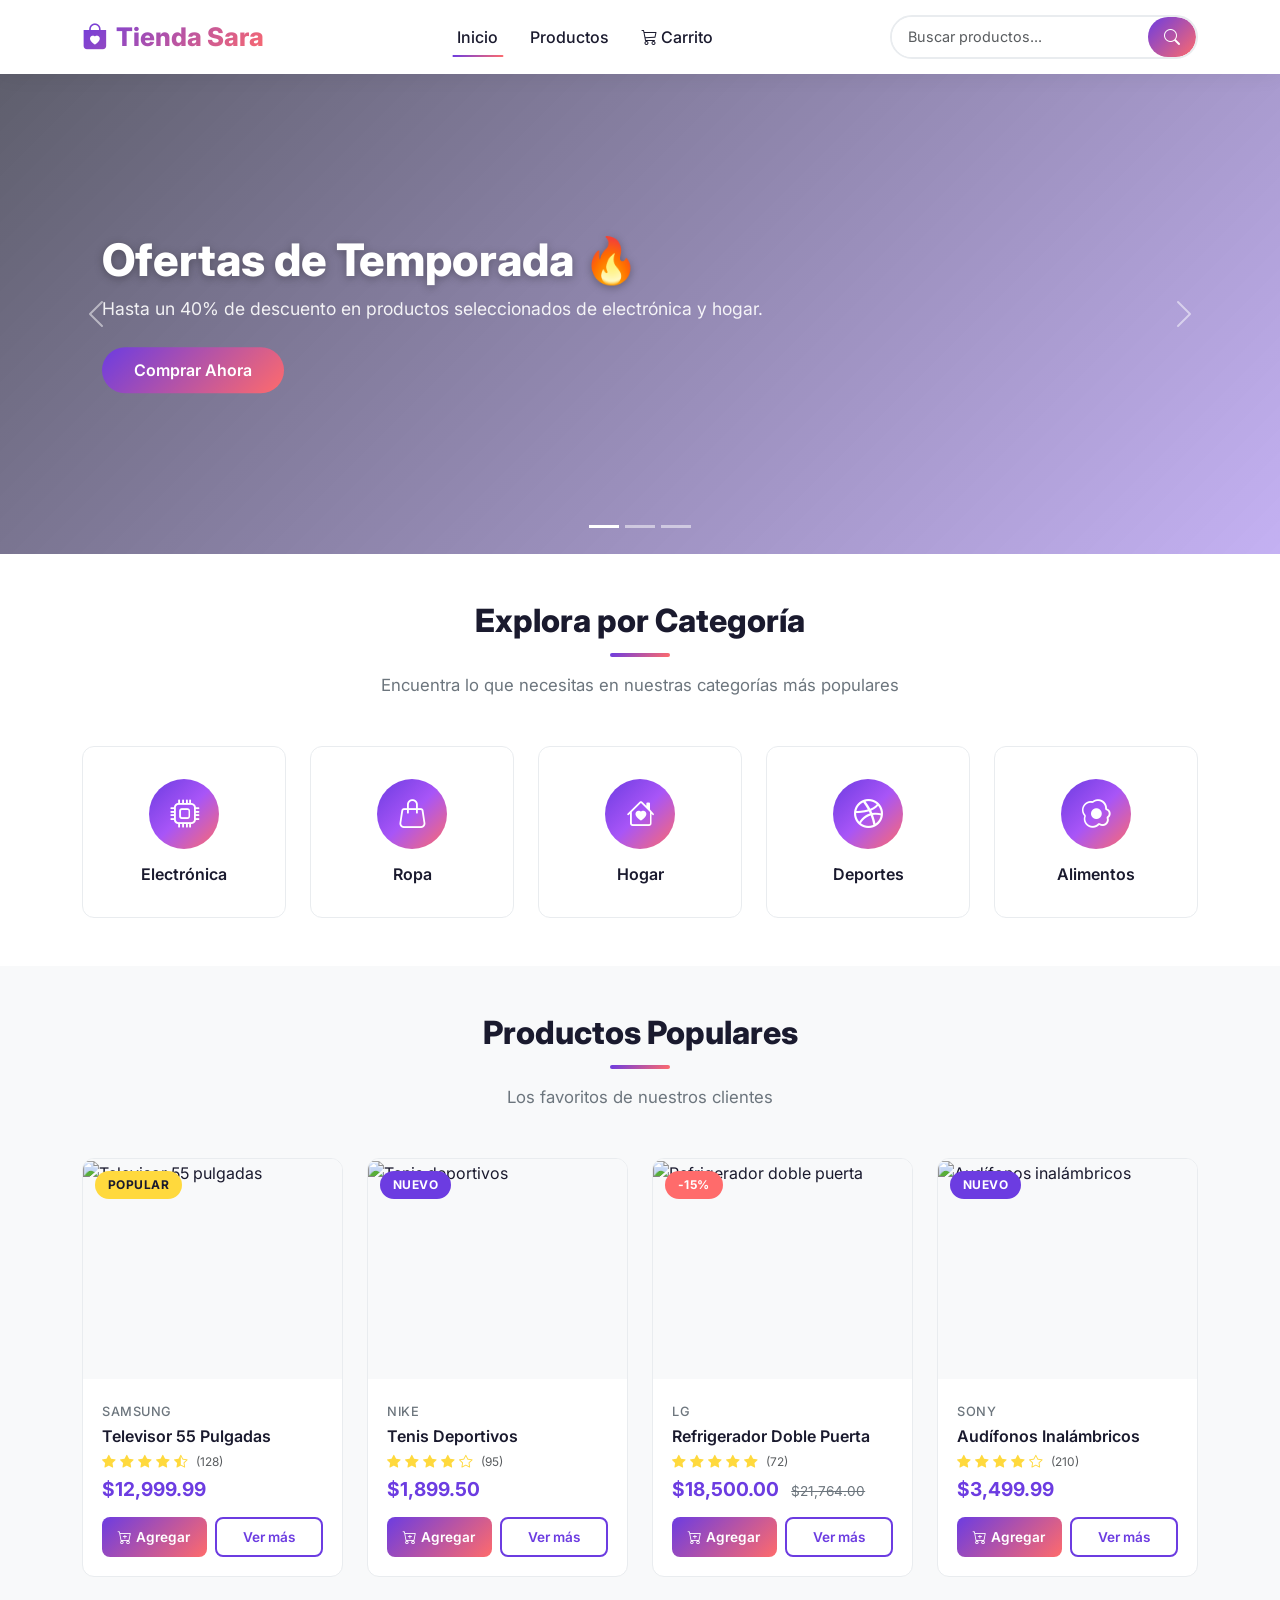
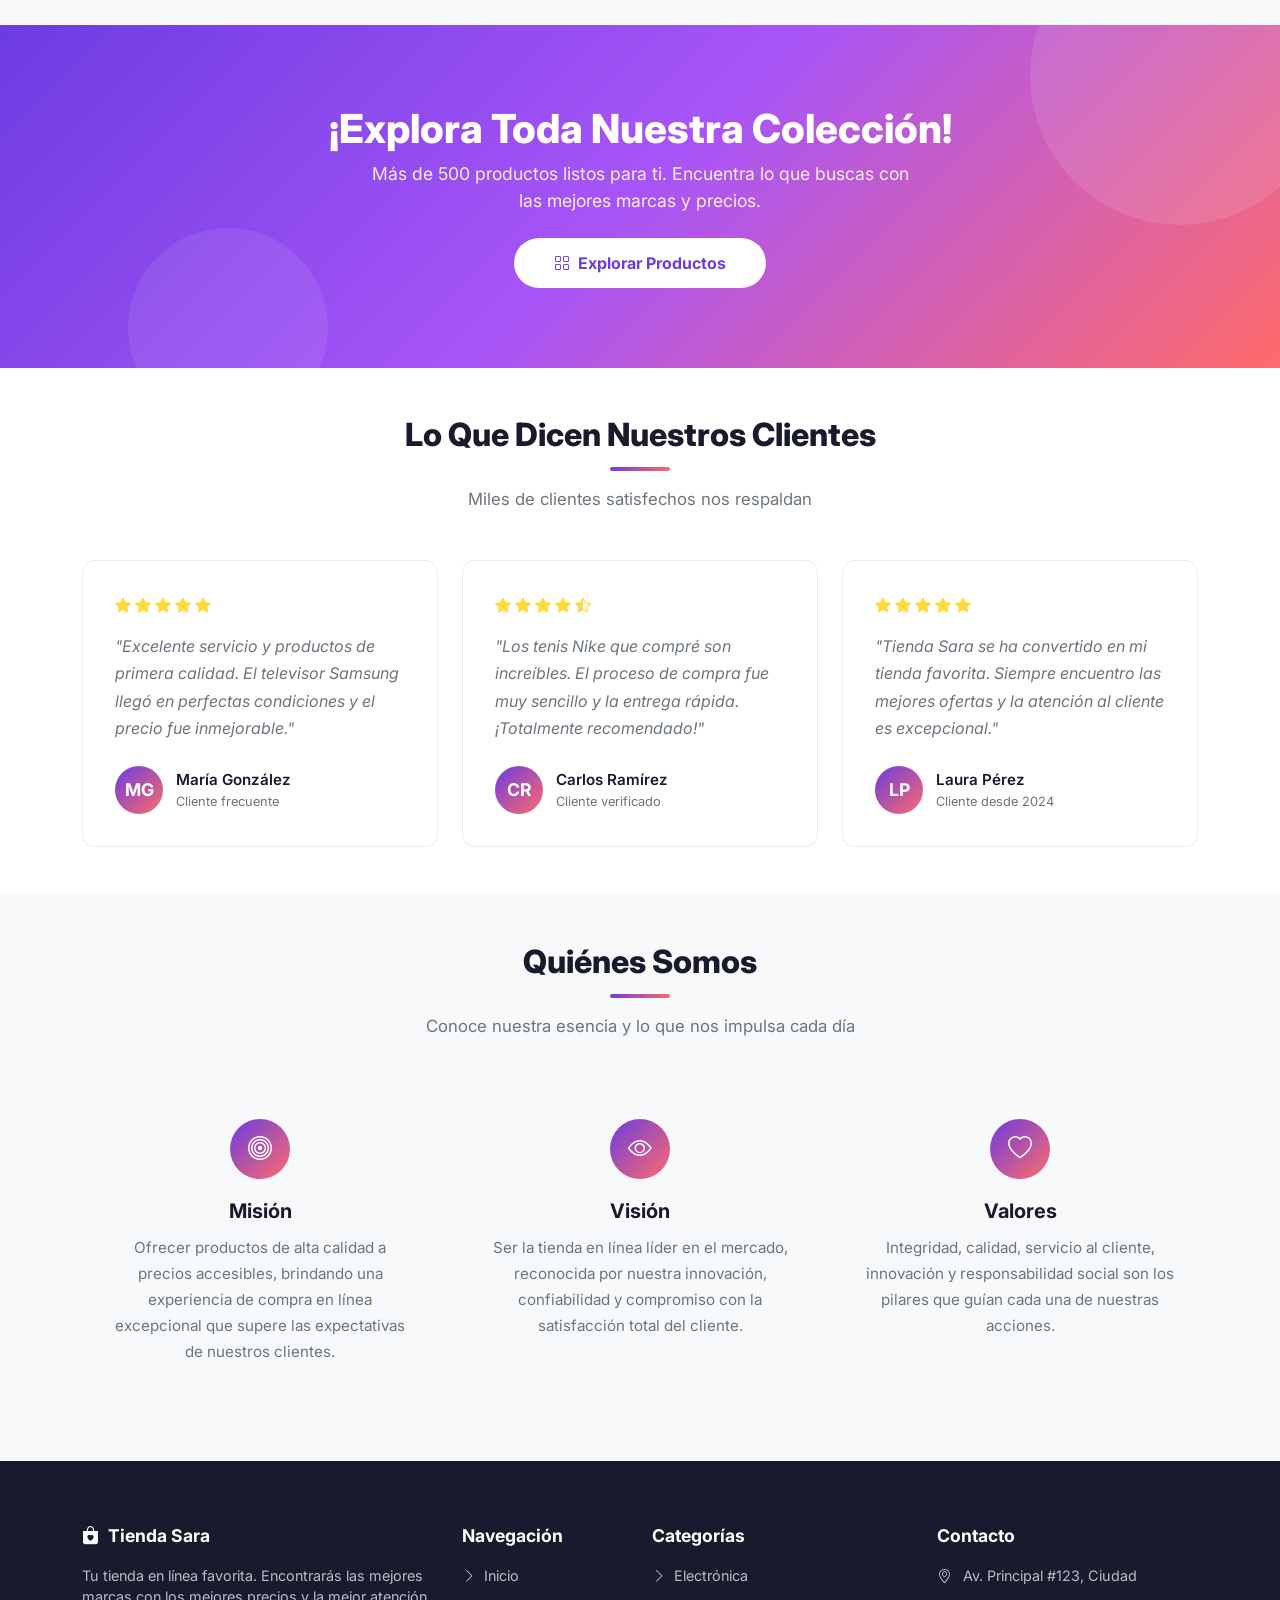
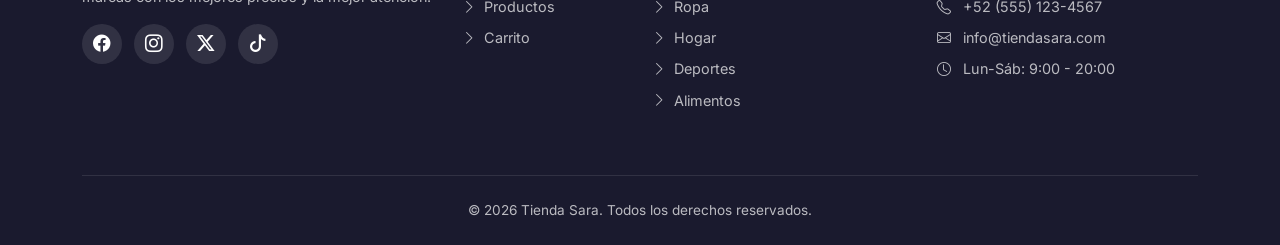
==== frontend/index.html @ 79cd721c "frontend done" ====
<!DOCTYPE html>
<html lang="es">
<head>
    <meta charset="UTF-8">
    <meta name="viewport" content="width=device-width, initial-scale=1.0">
    <meta name="description" content="Tienda Sara - Tu tienda en línea favorita con las mejores marcas y los mejores precios.">
    <title>Tienda Sara | Inicio</title>
    <!-- Bootstrap 5 CSS -->
    <link href="https://cdn.jsdelivr.net/npm/bootstrap@5.3.3/dist/css/bootstrap.min.css" rel="stylesheet">
    <!-- Bootstrap Icons -->
    <link href="https://cdn.jsdelivr.net/npm/bootstrap-icons@1.11.3/font/bootstrap-icons.min.css" rel="stylesheet">
    <!-- Custom CSS -->
    <link href="css/styles.css" rel="stylesheet">
</head>
<body>

    <!-- ============================================================
         HEADER / NAVBAR
         ============================================================ -->
    <nav class="navbar navbar-expand-lg navbar-sara sticky-top">
        <div class="container">
            <a class="navbar-brand" href="index.html">
                <i class="bi bi-bag-heart-fill me-2"></i>Tienda Sara
            </a>
            <button class="navbar-toggler" type="button" data-bs-toggle="collapse" data-bs-target="#navbarContent">
                <span class="navbar-toggler-icon"></span>
            </button>
            <div class="collapse navbar-collapse" id="navbarContent">
                <ul class="navbar-nav mx-auto mb-2 mb-lg-0">
                    <li class="nav-item">
                        <a class="nav-link active" href="index.html">Inicio</a>
                    </li>
                    <li class="nav-item">
                        <a class="nav-link" href="productos.html">Productos</a>
                    </li>
                    <li class="nav-item">
                        <a class="nav-link position-relative" href="carrito.html">
                            <i class="bi bi-cart3 me-1"></i>Carrito
                            <span class="cart-badge" id="cartCount">0</span>
                        </a>
                    </li>
                </ul>
                <div class="search-bar d-flex">
                    <input type="text" class="form-control" placeholder="Buscar productos..." id="searchInput">
                    <button class="btn" type="button" id="searchBtn">
                        <i class="bi bi-search"></i>
                    </button>
                </div>
            </div>
        </div>
    </nav>

    <!-- ============================================================
         HERO CAROUSEL
         ============================================================ -->
    <section class="hero-carousel">
        <div id="heroCarousel" class="carousel slide" data-bs-ride="carousel" data-bs-interval="5000">
            <div class="carousel-indicators">
                <button type="button" data-bs-target="#heroCarousel" data-bs-slide-to="0" class="active"></button>
                <button type="button" data-bs-target="#heroCarousel" data-bs-slide-to="1"></button>
                <button type="button" data-bs-target="#heroCarousel" data-bs-slide-to="2"></button>
            </div>
            <div class="carousel-inner">
                <div class="carousel-item active" style="background-image: url('https://images.unsplash.com/photo-1607082348824-0a96f2a4b9da?w=1400&q=80');">
                    <div class="carousel-caption">
                        <h2>Ofertas de Temporada 🔥</h2>
                        <p class="mb-4">Hasta un 40% de descuento en productos seleccionados de electrónica y hogar.</p>
                        <a href="productos.html" class="btn btn-sara"><span>Comprar Ahora</span></a>
                    </div>
                </div>
                <div class="carousel-item" style="background-image: url('https://images.unsplash.com/photo-1441986300917-64674bd600d8?w=1400&q=80');">
                    <div class="carousel-caption">
                        <h2>Nuevas Colecciones ✨</h2>
                        <p class="mb-4">Descubre las últimas tendencias en ropa deportiva de Nike y Adidas.</p>
                        <a href="productos.html" class="btn btn-sara"><span>Ver Novedades</span></a>
                    </div>
                </div>
                <div class="carousel-item" style="background-image: url('https://images.unsplash.com/photo-1556742049-0cfed4f6a45d?w=1400&q=80');">
                    <div class="carousel-caption">
                        <h2>Envío Gratis 🚚</h2>
                        <p class="mb-4">En compras mayores a $999. Recibe tus productos en la puerta de tu casa.</p>
                        <a href="productos.html" class="btn btn-sara"><span>Explorar Tienda</span></a>
                    </div>
                </div>
            </div>
            <button class="carousel-control-prev" type="button" data-bs-target="#heroCarousel" data-bs-slide="prev">
                <span class="carousel-control-prev-icon"></span>
            </button>
            <button class="carousel-control-next" type="button" data-bs-target="#heroCarousel" data-bs-slide="next">
                <span class="carousel-control-next-icon"></span>
            </button>
        </div>
    </section>

    <!-- ============================================================
         CATEGORÍAS PRINCIPALES
         ============================================================ -->
    <section class="py-5">
        <div class="container">
            <div class="text-center mb-5">
                <h2 class="section-title">Explora por Categoría</h2>
                <div class="section-divider"></div>
                <p class="section-subtitle">Encuentra lo que necesitas en nuestras categorías más populares</p>
            </div>
            <div class="row g-4">
                <div class="col-6 col-md-4 col-lg animate-fadeInUp delay-1">
                    <a href="productos.html?cat=electronica" class="text-decoration-none">
                        <div class="category-card">
                            <div class="icon-wrapper">
                                <i class="bi bi-cpu"></i>
                            </div>
                            <h6>Electrónica</h6>
                        </div>
                    </a>
                </div>
                <div class="col-6 col-md-4 col-lg animate-fadeInUp delay-2">
                    <a href="productos.html?cat=ropa" class="text-decoration-none">
                        <div class="category-card">
                            <div class="icon-wrapper">
                                <i class="bi bi-handbag"></i>
                            </div>
                            <h6>Ropa</h6>
                        </div>
                    </a>
                </div>
                <div class="col-6 col-md-4 col-lg animate-fadeInUp delay-3">
                    <a href="productos.html?cat=hogar" class="text-decoration-none">
                        <div class="category-card">
                            <div class="icon-wrapper">
                                <i class="bi bi-house-heart"></i>
                            </div>
                            <h6>Hogar</h6>
                        </div>
                    </a>
                </div>
                <div class="col-6 col-md-4 col-lg animate-fadeInUp delay-4">
                    <a href="productos.html?cat=deportes" class="text-decoration-none">
                        <div class="category-card">
                            <div class="icon-wrapper">
                                <i class="bi bi-dribbble"></i>
                            </div>
                            <h6>Deportes</h6>
                        </div>
                    </a>
                </div>
                <div class="col-6 col-md-4 col-lg animate-fadeInUp delay-4">
                    <a href="productos.html?cat=alimentos" class="text-decoration-none">
                        <div class="category-card">
                            <div class="icon-wrapper">
                                <i class="bi bi-egg-fried"></i>
                            </div>
                            <h6>Alimentos</h6>
                        </div>
                    </a>
                </div>
            </div>
        </div>
    </section>

    <!-- ============================================================
         PRODUCTOS POPULARES
         ============================================================ -->
    <section class="py-5 bg-light">
        <div class="container">
            <div class="text-center mb-5">
                <h2 class="section-title">Productos Populares</h2>
                <div class="section-divider"></div>
                <p class="section-subtitle">Los favoritos de nuestros clientes</p>
            </div>
            <div class="row g-4" id="popularProducts">
                <!-- Producto 1: TV Samsung -->
                <div class="col-sm-6 col-lg-3">
                    <div class="product-card">
                        <div class="product-img-wrapper">
                            <span class="product-badge badge-popular">Popular</span>
                            <img src="https://images.unsplash.com/photo-1593359677879-a4bb92f829d1?w=400&q=80" alt="Televisor 55 pulgadas">
                        </div>
                        <div class="card-body">
                            <span class="product-brand">Samsung</span>
                            <h5 class="product-name">Televisor 55 Pulgadas</h5>
                            <div class="product-rating mb-1">
                                <i class="bi bi-star-fill"></i>
                                <i class="bi bi-star-fill"></i>
                                <i class="bi bi-star-fill"></i>
                                <i class="bi bi-star-fill"></i>
                                <i class="bi bi-star-half"></i>
                                <small class="text-muted ms-1">(128)</small>
                            </div>
                            <div class="product-price">$12,999.99</div>
                            <div class="product-actions">
                                <button class="btn btn-sara btn-sm" onclick="addToCart('prod1', 'Televisor 55 Pulgadas', 12999.99, 'https://images.unsplash.com/photo-1593359677879-a4bb92f829d1?w=100&q=80', 'Samsung')">
                                    <span><i class="bi bi-cart-plus me-1"></i>Agregar</span>
                                </button>
                                <a href="productos.html" class="btn btn-outline-sara btn-sm">Ver más</a>
                            </div>
                        </div>
                    </div>
                </div>
                <!-- Producto 2: Tenis Nike -->
                <div class="col-sm-6 col-lg-3">
                    <div class="product-card">
                        <div class="product-img-wrapper">
                            <span class="product-badge badge-new">Nuevo</span>
                            <img src="https://images.unsplash.com/photo-1542291026-7eec264c27ff?w=400&q=80" alt="Tenis deportivos">
                        </div>
                        <div class="card-body">
                            <span class="product-brand">Nike</span>
                            <h5 class="product-name">Tenis Deportivos</h5>
                            <div class="product-rating mb-1">
                                <i class="bi bi-star-fill"></i>
                                <i class="bi bi-star-fill"></i>
                                <i class="bi bi-star-fill"></i>
                                <i class="bi bi-star-fill"></i>
                                <i class="bi bi-star"></i>
                                <small class="text-muted ms-1">(95)</small>
                            </div>
                            <div class="product-price">$1,899.50</div>
                            <div class="product-actions">
                                <button class="btn btn-sara btn-sm" onclick="addToCart('prod2', 'Tenis Deportivos', 1899.50, 'https://images.unsplash.com/photo-1542291026-7eec264c27ff?w=100&q=80', 'Nike')">
                                    <span><i class="bi bi-cart-plus me-1"></i>Agregar</span>
                                </button>
                                <a href="productos.html" class="btn btn-outline-sara btn-sm">Ver más</a>
                            </div>
                        </div>
                    </div>
                </div>
                <!-- Producto 3: Refrigerador LG -->
                <div class="col-sm-6 col-lg-3">
                    <div class="product-card">
                        <div class="product-img-wrapper">
                            <span class="product-badge badge-sale">-15%</span>
                            <img src="https://images.unsplash.com/photo-1571175443880-49e1d25b2bc5?w=400&q=80" alt="Refrigerador doble puerta">
                        </div>
                        <div class="card-body">
                            <span class="product-brand">LG</span>
                            <h5 class="product-name">Refrigerador Doble Puerta</h5>
                            <div class="product-rating mb-1">
                                <i class="bi bi-star-fill"></i>
                                <i class="bi bi-star-fill"></i>
                                <i class="bi bi-star-fill"></i>
                                <i class="bi bi-star-fill"></i>
                                <i class="bi bi-star-fill"></i>
                                <small class="text-muted ms-1">(72)</small>
                            </div>
                            <div class="product-price">
                                $18,500.00
                                <span class="old-price">$21,764.00</span>
                            </div>
                            <div class="product-actions">
                                <button class="btn btn-sara btn-sm" onclick="addToCart('prod3', 'Refrigerador Doble Puerta', 18500.00, 'https://images.unsplash.com/photo-1571175443880-49e1d25b2bc5?w=100&q=80', 'LG')">
                                    <span><i class="bi bi-cart-plus me-1"></i>Agregar</span>
                                </button>
                                <a href="productos.html" class="btn btn-outline-sara btn-sm">Ver más</a>
                            </div>
                        </div>
                    </div>
                </div>
                <!-- Producto 4: Audífonos Sony -->
                <div class="col-sm-6 col-lg-3">
                    <div class="product-card">
                        <div class="product-img-wrapper">
                            <span class="product-badge badge-new">Nuevo</span>
                            <img src="https://images.unsplash.com/photo-1505740420928-5e560c06d30e?w=400&q=80" alt="Audífonos inalámbricos">
                        </div>
                        <div class="card-body">
                            <span class="product-brand">Sony</span>
                            <h5 class="product-name">Audífonos Inalámbricos</h5>
                            <div class="product-rating mb-1">
                                <i class="bi bi-star-fill"></i>
                                <i class="bi bi-star-fill"></i>
                                <i class="bi bi-star-fill"></i>
                                <i class="bi bi-star-fill"></i>
                                <i class="bi bi-star"></i>
                                <small class="text-muted ms-1">(210)</small>
                            </div>
                            <div class="product-price">$3,499.99</div>
                            <div class="product-actions">
                                <button class="btn btn-sara btn-sm" onclick="addToCart('prod5', 'Audífonos Inalámbricos', 3499.99, 'https://images.unsplash.com/photo-1505740420928-5e560c06d30e?w=100&q=80', 'Sony')">
                                    <span><i class="bi bi-cart-plus me-1"></i>Agregar</span>
                                </button>
                                <a href="productos.html" class="btn btn-outline-sara btn-sm">Ver más</a>
                            </div>
                        </div>
                    </div>
                </div>
            </div>
        </div>
    </section>

    <!-- ============================================================
         CTA SECTION
         ============================================================ -->
    <section class="cta-section text-center">
        <div class="container position-relative" style="z-index:2;">
            <h2>¡Explora Toda Nuestra Colección!</h2>
            <p class="mb-4 mx-auto" style="max-width:550px;">Más de 500 productos listos para ti. Encuentra lo que buscas con las mejores marcas y precios.</p>
            <a href="productos.html" class="btn btn-cta btn-lg">
                <i class="bi bi-grid me-2"></i>Explorar Productos
            </a>
        </div>
    </section>

    <!-- ============================================================
         TESTIMONIOS
         ============================================================ -->
    <section class="py-5">
        <div class="container">
            <div class="text-center mb-5">
                <h2 class="section-title">Lo Que Dicen Nuestros Clientes</h2>
                <div class="section-divider"></div>
                <p class="section-subtitle">Miles de clientes satisfechos nos respaldan</p>
            </div>
            <div class="row g-4">
                <div class="col-md-4">
                    <div class="testimonial-card">
                        <div class="stars">
                            <i class="bi bi-star-fill"></i>
                            <i class="bi bi-star-fill"></i>
                            <i class="bi bi-star-fill"></i>
                            <i class="bi bi-star-fill"></i>
                            <i class="bi bi-star-fill"></i>
                        </div>
                        <p class="testimonial-text">"Excelente servicio y productos de primera calidad. El televisor Samsung llegó en perfectas condiciones y el precio fue inmejorable."</p>
                        <div class="client-info">
                            <div class="client-avatar">MG</div>
                            <div>
                                <p class="client-name">María González</p>
                                <p class="client-role">Cliente frecuente</p>
                            </div>
                        </div>
                    </div>
                </div>
                <div class="col-md-4">
                    <div class="testimonial-card">
                        <div class="stars">
                            <i class="bi bi-star-fill"></i>
                            <i class="bi bi-star-fill"></i>
                            <i class="bi bi-star-fill"></i>
                            <i class="bi bi-star-fill"></i>
                            <i class="bi bi-star-half"></i>
                        </div>
                        <p class="testimonial-text">"Los tenis Nike que compré son increíbles. El proceso de compra fue muy sencillo y la entrega rápida. ¡Totalmente recomendado!"</p>
                        <div class="client-info">
                            <div class="client-avatar">CR</div>
                            <div>
                                <p class="client-name">Carlos Ramírez</p>
                                <p class="client-role">Cliente verificado</p>
                            </div>
                        </div>
                    </div>
                </div>
                <div class="col-md-4">
                    <div class="testimonial-card">
                        <div class="stars">
                            <i class="bi bi-star-fill"></i>
                            <i class="bi bi-star-fill"></i>
                            <i class="bi bi-star-fill"></i>
                            <i class="bi bi-star-fill"></i>
                            <i class="bi bi-star-fill"></i>
                        </div>
                        <p class="testimonial-text">"Tienda Sara se ha convertido en mi tienda favorita. Siempre encuentro las mejores ofertas y la atención al cliente es excepcional."</p>
                        <div class="client-info">
                            <div class="client-avatar">LP</div>
                            <div>
                                <p class="client-name">Laura Pérez</p>
                                <p class="client-role">Cliente desde 2024</p>
                            </div>
                        </div>
                    </div>
                </div>
            </div>
        </div>
    </section>

    <!-- ============================================================
         QUIÉNES SOMOS
         ============================================================ -->
    <section class="py-5 about-section">
        <div class="container">
            <div class="text-center mb-5">
                <h2 class="section-title">Quiénes Somos</h2>
                <div class="section-divider"></div>
                <p class="section-subtitle">Conoce nuestra esencia y lo que nos impulsa cada día</p>
            </div>
            <div class="row g-4">
                <div class="col-md-4">
                    <div class="about-card">
                        <div class="about-icon">
                            <i class="bi bi-bullseye"></i>
                        </div>
                        <h5>Misión</h5>
                        <p>Ofrecer productos de alta calidad a precios accesibles, brindando una experiencia de compra en línea excepcional que supere las expectativas de nuestros clientes.</p>
                    </div>
                </div>
                <div class="col-md-4">
                    <div class="about-card">
                        <div class="about-icon">
                            <i class="bi bi-eye"></i>
                        </div>
                        <h5>Visión</h5>
                        <p>Ser la tienda en línea líder en el mercado, reconocida por nuestra innovación, confiabilidad y compromiso con la satisfacción total del cliente.</p>
                    </div>
                </div>
                <div class="col-md-4">
                    <div class="about-card">
                        <div class="about-icon">
                            <i class="bi bi-heart"></i>
                        </div>
                        <h5>Valores</h5>
                        <p>Integridad, calidad, servicio al cliente, innovación y responsabilidad social son los pilares que guían cada una de nuestras acciones.</p>
                    </div>
                </div>
            </div>
        </div>
    </section>

    <!-- ============================================================
         FOOTER
         ============================================================ -->
    <footer class="footer-sara">
        <div class="container">
            <div class="row g-4">
                <div class="col-lg-4">
                    <h5><i class="bi bi-bag-heart-fill me-2"></i>Tienda Sara</h5>
                    <p>Tu tienda en línea favorita. Encontrarás las mejores marcas con los mejores precios y la mejor atención.</p>
                    <div class="footer-social mt-3">
                        <a href="#"><i class="bi bi-facebook"></i></a>
                        <a href="#"><i class="bi bi-instagram"></i></a>
                        <a href="#"><i class="bi bi-twitter-x"></i></a>
                        <a href="#"><i class="bi bi-tiktok"></i></a>
                    </div>
                </div>
                <div class="col-lg-2 col-md-4">
                    <h5>Navegación</h5>
                    <ul>
                        <li><a href="index.html"><i class="bi bi-chevron-right"></i> Inicio</a></li>
                        <li><a href="productos.html"><i class="bi bi-chevron-right"></i> Productos</a></li>
                        <li><a href="carrito.html"><i class="bi bi-chevron-right"></i> Carrito</a></li>
                    </ul>
                </div>
                <div class="col-lg-3 col-md-4">
                    <h5>Categorías</h5>
                    <ul>
                        <li><a href="productos.html?cat=electronica"><i class="bi bi-chevron-right"></i> Electrónica</a></li>
                        <li><a href="productos.html?cat=ropa"><i class="bi bi-chevron-right"></i> Ropa</a></li>
                        <li><a href="productos.html?cat=hogar"><i class="bi bi-chevron-right"></i> Hogar</a></li>
                        <li><a href="productos.html?cat=deportes"><i class="bi bi-chevron-right"></i> Deportes</a></li>
                        <li><a href="productos.html?cat=alimentos"><i class="bi bi-chevron-right"></i> Alimentos</a></li>
                    </ul>
                </div>
                <div class="col-lg-3 col-md-4">
                    <h5>Contacto</h5>
                    <ul>
                        <li><a href="#"><i class="bi bi-geo-alt me-1"></i> Av. Principal #123, Ciudad</a></li>
                        <li><a href="tel:+525551234567"><i class="bi bi-telephone me-1"></i> +52 (555) 123-4567</a></li>
                        <li><a href="mailto:info@tiendasara.com"><i class="bi bi-envelope me-1"></i> info@tiendasara.com</a></li>
                        <li><a href="#"><i class="bi bi-clock me-1"></i> Lun-Sáb: 9:00 - 20:00</a></li>
                    </ul>
                </div>
            </div>
            <div class="footer-bottom text-center">
                <p>&copy; 2026 Tienda Sara. Todos los derechos reservados.</p>
            </div>
        </div>
    </footer>

    <!-- Bootstrap 5 JS Bundle -->
    <script src="https://cdn.jsdelivr.net/npm/bootstrap@5.3.3/dist/js/bootstrap.bundle.min.js"></script>
    <!-- Custom JS -->
    <script src="js/app.js"></script>
</body>
</html>
---- frontend/css/styles.css ----
/* ============================================================
   Tienda Sara - Custom Styles
   Built on Bootstrap 5 with custom branding
   ============================================================ */

/* ---------- Google Fonts ---------- */
@import url('https://fonts.googleapis.com/css2?family=Inter:wght@300;400;500;600;700;800&display=swap');

/* ---------- CSS Custom Properties ---------- */
:root {
    --sara-primary: #6C3CE1;
    --sara-primary-dark: #5228B8;
    --sara-secondary: #FF6B6B;
    --sara-accent: #FFD93D;
    --sara-dark: #1A1A2E;
    --sara-gray-100: #F8F9FA;
    --sara-gray-200: #E9ECEF;
    --sara-gray-600: #6C757D;
    --sara-gradient: linear-gradient(135deg, #6C3CE1 0%, #FF6B6B 100%);
    --sara-gradient-soft: linear-gradient(135deg, #6C3CE1 0%, #A855F7 50%, #FF6B6B 100%);
    --sara-shadow: 0 4px 15px rgba(108, 60, 225, 0.15);
    --sara-shadow-lg: 0 10px 40px rgba(108, 60, 225, 0.2);
    --sara-radius: 12px;
    --sara-transition: all 0.3s cubic-bezier(0.25, 0.8, 0.25, 1);
}

/* ---------- Base Styles ---------- */
body {
    font-family: 'Inter', sans-serif;
    color: var(--sara-dark);
    overflow-x: hidden;
}

h1, h2, h3, h4, h5, h6 {
    font-weight: 700;
}

a {
    text-decoration: none;
    transition: var(--sara-transition);
}

img {
    max-width: 100%;
}

/* ---------- Navbar ---------- */
.navbar-sara {
    background: rgba(255, 255, 255, 0.95);
    backdrop-filter: blur(10px);
    box-shadow: 0 2px 20px rgba(0, 0, 0, 0.06);
    padding: 0.8rem 0;
    transition: var(--sara-transition);
}

.navbar-sara .navbar-brand {
    font-weight: 800;
    font-size: 1.6rem;
    background: var(--sara-gradient);
    -webkit-background-clip: text;
    -webkit-text-fill-color: transparent;
    background-clip: text;
}

.navbar-sara .nav-link {
    font-weight: 500;
    color: var(--sara-dark) !important;
    padding: 0.5rem 1rem !important;
    position: relative;
}

.navbar-sara .nav-link::after {
    content: '';
    position: absolute;
    bottom: 0;
    left: 50%;
    transform: translateX(-50%);
    width: 0;
    height: 2px;
    background: var(--sara-gradient);
    transition: var(--sara-transition);
    border-radius: 2px;
}

.navbar-sara .nav-link:hover::after,
.navbar-sara .nav-link.active::after {
    width: 70%;
}

.navbar-sara .nav-link:hover {
    color: var(--sara-primary) !important;
}

.search-bar {
    border: 2px solid var(--sara-gray-200);
    border-radius: 50px;
    overflow: hidden;
    transition: var(--sara-transition);
}

.search-bar:focus-within {
    border-color: var(--sara-primary);
    box-shadow: 0 0 0 3px rgba(108, 60, 225, 0.15);
}

.search-bar input {
    border: none;
    padding: 0.5rem 1rem;
    font-size: 0.9rem;
}

.search-bar input:focus {
    box-shadow: none;
}

.search-bar .btn {
    background: var(--sara-gradient);
    border: none;
    color: #fff;
    border-radius: 50px;
    padding: 0.5rem 1rem;
}

.cart-badge {
    position: absolute;
    top: -2px;
    right: 0px;
    background: var(--sara-secondary);
    color: #fff;
    border-radius: 50%;
    width: 20px;
    height: 20px;
    font-size: 0.7rem;
    display: flex;
    align-items: center;
    justify-content: center;
    font-weight: 700;
}

/* ---------- Hero Carousel ---------- */
.hero-carousel .carousel-item {
    height: 480px;
    background-size: cover;
    background-position: center;
    position: relative;
}

.hero-carousel .carousel-item::before {
    content: '';
    position: absolute;
    inset: 0;
    background: linear-gradient(135deg, rgba(26, 26, 46, 0.7) 0%, rgba(108, 60, 225, 0.4) 100%);
}

.hero-carousel .carousel-caption {
    bottom: 50%;
    transform: translateY(50%);
    text-align: left;
    left: 8%;
    right: 40%;
}

.hero-carousel .carousel-caption h2 {
    font-size: 2.8rem;
    font-weight: 800;
    line-height: 1.2;
    text-shadow: 0 2px 10px rgba(0,0,0,0.3);
}

.hero-carousel .carousel-caption p {
    font-size: 1.1rem;
    opacity: 0.9;
}

/* ---------- Buttons ---------- */
.btn-sara {
    background: var(--sara-gradient);
    color: #fff;
    border: none;
    border-radius: 50px;
    padding: 0.7rem 2rem;
    font-weight: 600;
    transition: var(--sara-transition);
    position: relative;
    overflow: hidden;
}

.btn-sara::before {
    content: '';
    position: absolute;
    inset: 0;
    background: linear-gradient(135deg, #5228B8 0%, #e05555 100%);
    opacity: 0;
    transition: var(--sara-transition);
}

.btn-sara:hover {
    color: #fff;
    transform: translateY(-2px);
    box-shadow: var(--sara-shadow-lg);
}

.btn-sara:hover::before {
    opacity: 1;
}

.btn-sara span {
    position: relative;
    z-index: 1;
}

.btn-outline-sara {
    border: 2px solid var(--sara-primary);
    color: var(--sara-primary);
    border-radius: 50px;
    padding: 0.6rem 1.8rem;
    font-weight: 600;
    transition: var(--sara-transition);
    background: transparent;
}

.btn-outline-sara:hover {
    background: var(--sara-primary);
    color: #fff;
    transform: translateY(-2px);
    box-shadow: var(--sara-shadow);
}

/* ---------- Section Styles ---------- */
.section-title {
    font-size: 2rem;
    font-weight: 800;
    margin-bottom: 0.5rem;
}

.section-subtitle {
    color: var(--sara-gray-600);
    font-size: 1.05rem;
    margin-bottom: 2.5rem;
}

.section-divider {
    width: 60px;
    height: 4px;
    background: var(--sara-gradient);
    border-radius: 4px;
    margin: 0.8rem auto 1rem;
}

/* ---------- Category Cards ---------- */
.category-card {
    background: #fff;
    border-radius: var(--sara-radius);
    padding: 2rem 1rem;
    text-align: center;
    transition: var(--sara-transition);
    border: 1px solid var(--sara-gray-200);
    cursor: pointer;
}

.category-card:hover {
    transform: translateY(-8px);
    box-shadow: var(--sara-shadow-lg);
    border-color: var(--sara-primary);
}

.category-card .icon-wrapper {
    width: 70px;
    height: 70px;
    border-radius: 50%;
    background: var(--sara-gradient-soft);
    display: flex;
    align-items: center;
    justify-content: center;
    margin: 0 auto 1rem;
    font-size: 1.8rem;
    color: #fff;
    transition: var(--sara-transition);
}

.category-card:hover .icon-wrapper {
    transform: scale(1.1) rotate(5deg);
}

.category-card h6 {
    font-weight: 600;
    margin: 0;
    color: var(--sara-dark);
}

/* ---------- Product Cards ---------- */
.product-card {
    background: #fff;
    border-radius: var(--sara-radius);
    overflow: hidden;
    transition: var(--sara-transition);
    border: 1px solid var(--sara-gray-200);
    height: 100%;
}

.product-card:hover {
    transform: translateY(-5px);
    box-shadow: var(--sara-shadow-lg);
}

.product-card .product-img-wrapper {
    position: relative;
    overflow: hidden;
    height: 220px;
    background: var(--sara-gray-100);
}

.product-card .product-img-wrapper img {
    width: 100%;
    height: 100%;
    object-fit: cover;
    transition: var(--sara-transition);
}

.product-card:hover .product-img-wrapper img {
    transform: scale(1.08);
}

.product-badge {
    position: absolute;
    top: 12px;
    left: 12px;
    padding: 0.3rem 0.8rem;
    border-radius: 50px;
    font-size: 0.75rem;
    font-weight: 700;
    text-transform: uppercase;
    letter-spacing: 0.5px;
    z-index: 2;
}

.badge-new {
    background: var(--sara-primary);
    color: #fff;
}

.badge-sale {
    background: var(--sara-secondary);
    color: #fff;
}

.badge-popular {
    background: var(--sara-accent);
    color: var(--sara-dark);
}

.product-card .card-body {
    padding: 1.2rem;
}

.product-card .product-brand {
    font-size: 0.8rem;
    color: var(--sara-gray-600);
    text-transform: uppercase;
    letter-spacing: 0.5px;
    font-weight: 500;
}

.product-card .product-name {
    font-weight: 600;
    font-size: 1rem;
    margin: 0.3rem 0;
    color: var(--sara-dark);
}

.product-card .product-price {
    font-size: 1.2rem;
    font-weight: 700;
    color: var(--sara-primary);
}

.product-card .product-price .old-price {
    font-size: 0.85rem;
    color: var(--sara-gray-600);
    text-decoration: line-through;
    font-weight: 400;
    margin-left: 0.5rem;
}

.product-card .product-rating {
    color: var(--sara-accent);
    font-size: 0.85rem;
}

.product-actions {
    display: flex;
    gap: 0.5rem;
    margin-top: 0.8rem;
}

.product-actions .btn {
    flex: 1;
    font-size: 0.85rem;
    padding: 0.5rem;
    border-radius: 8px;
}

/* ---------- CTA Section ---------- */
.cta-section {
    background: var(--sara-gradient-soft);
    padding: 5rem 0;
    position: relative;
    overflow: hidden;
}

.cta-section::before {
    content: '';
    position: absolute;
    width: 300px;
    height: 300px;
    background: rgba(255, 255, 255, 0.1);
    border-radius: 50%;
    top: -100px;
    right: -50px;
}

.cta-section::after {
    content: '';
    position: absolute;
    width: 200px;
    height: 200px;
    background: rgba(255, 255, 255, 0.08);
    border-radius: 50%;
    bottom: -60px;
    left: 10%;
}

.cta-section h2 {
    color: #fff;
    font-size: 2.5rem;
    font-weight: 800;
}

.cta-section p {
    color: rgba(255, 255, 255, 0.9);
    font-size: 1.1rem;
}

.btn-cta {
    background: #fff;
    color: var(--sara-primary);
    border: none;
    border-radius: 50px;
    padding: 0.8rem 2.5rem;
    font-weight: 700;
    font-size: 1rem;
    transition: var(--sara-transition);
}

.btn-cta:hover {
    background: var(--sara-dark);
    color: #fff;
    transform: translateY(-3px);
    box-shadow: 0 10px 30px rgba(0, 0, 0, 0.3);
}

/* ---------- Testimonials ---------- */
.testimonial-card {
    background: #fff;
    border-radius: var(--sara-radius);
    padding: 2rem;
    border: 1px solid var(--sara-gray-200);
    transition: var(--sara-transition);
    height: 100%;
}

.testimonial-card:hover {
    box-shadow: var(--sara-shadow);
    border-color: var(--sara-primary);
}

.testimonial-card .stars {
    color: var(--sara-accent);
    font-size: 1rem;
    margin-bottom: 1rem;
}

.testimonial-card .testimonial-text {
    font-style: italic;
    color: var(--sara-gray-600);
    line-height: 1.7;
    margin-bottom: 1.5rem;
}

.testimonial-card .client-info {
    display: flex;
    align-items: center;
    gap: 0.8rem;
}

.testimonial-card .client-avatar {
    width: 48px;
    height: 48px;
    border-radius: 50%;
    background: var(--sara-gradient);
    display: flex;
    align-items: center;
    justify-content: center;
    color: #fff;
    font-weight: 700;
    font-size: 1.1rem;
}

.testimonial-card .client-name {
    font-weight: 600;
    margin: 0;
    font-size: 0.95rem;
}

.testimonial-card .client-role {
    font-size: 0.8rem;
    color: var(--sara-gray-600);
    margin: 0;
}

/* ---------- About Section ---------- */
.about-section {
    background: var(--sara-gray-100);
}

.about-card {
    text-align: center;
    padding: 2rem 1.5rem;
}

.about-card .about-icon {
    width: 60px;
    height: 60px;
    border-radius: 50%;
    background: var(--sara-gradient);
    display: flex;
    align-items: center;
    justify-content: center;
    margin: 0 auto 1.2rem;
    font-size: 1.5rem;
    color: #fff;
}

.about-card h5 {
    font-weight: 700;
    margin-bottom: 0.8rem;
}

.about-card p {
    color: var(--sara-gray-600);
    font-size: 0.95rem;
    line-height: 1.7;
}

/* ---------- Footer ---------- */
.footer-sara {
    background: var(--sara-dark);
    color: #fff;
    padding: 4rem 0 0;
}

.footer-sara h5 {
    font-weight: 700;
    margin-bottom: 1.2rem;
    font-size: 1.1rem;
}

.footer-sara p,
.footer-sara a {
    color: rgba(255, 255, 255, 0.7);
    font-size: 0.9rem;
}

.footer-sara a:hover {
    color: var(--sara-accent);
}

.footer-sara ul {
    list-style: none;
    padding: 0;
}

.footer-sara ul li {
    margin-bottom: 0.6rem;
}

.footer-sara ul li a {
    display: flex;
    align-items: center;
    gap: 0.5rem;
}

.footer-social a {
    width: 40px;
    height: 40px;
    border-radius: 50%;
    background: rgba(255, 255, 255, 0.1);
    display: inline-flex;
    align-items: center;
    justify-content: center;
    color: #fff;
    font-size: 1.1rem;
    margin-right: 0.5rem;
    transition: var(--sara-transition);
}

.footer-social a:hover {
    background: var(--sara-gradient);
    transform: translateY(-3px);
}

.footer-bottom {
    border-top: 1px solid rgba(255, 255, 255, 0.1);
    padding: 1.5rem 0;
    margin-top: 3rem;
}

.footer-bottom p {
    margin: 0;
    font-size: 0.85rem;
}

/* ---------- Product Gallery (productos.html) ---------- */
.filter-sidebar .form-label {
    font-weight: 600;
    font-size: 0.95rem;
    color: var(--sara-dark);
}

.filter-sidebar .form-check-label {
    font-size: 0.9rem;
    color: var(--sara-gray-600);
}

.filter-sidebar .form-range::-webkit-slider-thumb {
    background: var(--sara-primary);
}

.sort-bar {
    background: #fff;
    border-radius: var(--sara-radius);
    padding: 1rem 1.5rem;
    border: 1px solid var(--sara-gray-200);
    margin-bottom: 1.5rem;
}

.sort-bar select {
    border-radius: 8px;
    border: 2px solid var(--sara-gray-200);
    font-size: 0.9rem;
    padding: 0.4rem 0.8rem;
}

.sort-bar select:focus {
    border-color: var(--sara-primary);
    box-shadow: 0 0 0 3px rgba(108, 60, 225, 0.15);
}

.page-link {
    color: var(--sara-primary);
    border-radius: 8px !important;
    margin: 0 3px;
    font-weight: 500;
}

.page-link:hover,
.page-item.active .page-link {
    background: var(--sara-primary);
    border-color: var(--sara-primary);
    color: #fff;
}

/* ---------- Cart Page (carrito.html) ---------- */
.cart-table {
    border-radius: var(--sara-radius);
    overflow: hidden;
}

.cart-table thead {
    background: var(--sara-gradient);
    color: #fff;
}

.cart-table thead th {
    font-weight: 600;
    padding: 1rem;
    border: none;
    font-size: 0.9rem;
}

.cart-table tbody td {
    padding: 1rem;
    vertical-align: middle;
    border-color: var(--sara-gray-200);
}

.cart-product-img {
    width: 70px;
    height: 70px;
    object-fit: cover;
    border-radius: 8px;
}

.cart-product-info {
    display: flex;
    align-items: center;
    gap: 1rem;
}

.cart-product-info h6 {
    margin: 0;
    font-weight: 600;
    font-size: 0.95rem;
}

.cart-product-info small {
    color: var(--sara-gray-600);
}

.qty-control {
    display: flex;
    align-items: center;
    gap: 0;
    border: 2px solid var(--sara-gray-200);
    border-radius: 8px;
    overflow: hidden;
    width: fit-content;
}

.qty-control button {
    background: var(--sara-gray-100);
    border: none;
    width: 36px;
    height: 36px;
    font-weight: 700;
    color: var(--sara-dark);
    transition: var(--sara-transition);
}

.qty-control button:hover {
    background: var(--sara-primary);
    color: #fff;
}

.qty-control input {
    width: 45px;
    text-align: center;
    border: none;
    font-weight: 600;
    font-size: 0.9rem;
}

.qty-control input:focus {
    outline: none;
}

.btn-delete {
    color: var(--sara-secondary);
    background: rgba(255, 107, 107, 0.1);
    border: none;
    border-radius: 8px;
    width: 38px;
    height: 38px;
    display: flex;
    align-items: center;
    justify-content: center;
    transition: var(--sara-transition);
}

.btn-delete:hover {
    background: var(--sara-secondary);
    color: #fff;
}

.order-summary {
    background: #fff;
    border-radius: var(--sara-radius);
    border: 1px solid var(--sara-gray-200);
    padding: 1.5rem;
}

.order-summary h5 {
    font-weight: 700;
    padding-bottom: 1rem;
    border-bottom: 2px solid var(--sara-gray-200);
    margin-bottom: 1rem;
}

.order-summary .summary-row {
    display: flex;
    justify-content: space-between;
    padding: 0.6rem 0;
    font-size: 0.95rem;
}

.order-summary .summary-row.total {
    border-top: 2px solid var(--sara-dark);
    margin-top: 0.5rem;
    padding-top: 1rem;
    font-size: 1.2rem;
    font-weight: 700;
    color: var(--sara-primary);
}

.coupon-form {
    display: flex;
    gap: 0.5rem;
    margin-top: 1rem;
}

.coupon-form input {
    border-radius: 8px;
    border: 2px solid var(--sara-gray-200);
    padding: 0.5rem 1rem;
    font-size: 0.9rem;
    flex: 1;
}

.coupon-form input:focus {
    border-color: var(--sara-primary);
    box-shadow: none;
}

.empty-cart {
    text-align: center;
    padding: 4rem 2rem;
}

.empty-cart i {
    font-size: 5rem;
    color: var(--sara-gray-200);
    margin-bottom: 1.5rem;
}

.empty-cart h4 {
    color: var(--sara-gray-600);
    margin-bottom: 1rem;
}

/* ---------- Breadcrumb ---------- */
.breadcrumb-sara {
    background: var(--sara-gray-100);
    padding: 1rem 0;
}

.breadcrumb-sara .breadcrumb-item a {
    color: var(--sara-primary);
    font-weight: 500;
}

.breadcrumb-sara .breadcrumb-item.active {
    color: var(--sara-gray-600);
}

/* ---------- Animations ---------- */
@keyframes fadeInUp {
    from {
        opacity: 0;
        transform: translateY(30px);
    }
    to {
        opacity: 1;
        transform: translateY(0);
    }
}

.animate-fadeInUp {
    animation: fadeInUp 0.6s ease forwards;
}

.delay-1 { animation-delay: 0.1s; }
.delay-2 { animation-delay: 0.2s; }
.delay-3 { animation-delay: 0.3s; }
.delay-4 { animation-delay: 0.4s; }

/* ---------- Responsive ---------- */
@media (max-width: 768px) {
    .hero-carousel .carousel-item {
        height: 350px;
    }

    .hero-carousel .carousel-caption {
        right: 10%;
        left: 10%;
        text-align: center;
    }

    .hero-carousel .carousel-caption h2 {
        font-size: 1.8rem;
    }

    .section-title {
        font-size: 1.5rem;
    }

    .cta-section h2 {
        font-size: 1.8rem;
    }

    .filter-sidebar {
        margin-bottom: 2rem;
    }
}

@media (max-width: 576px) {
    .hero-carousel .carousel-item {
        height: 280px;
    }

    .hero-carousel .carousel-caption h2 {
        font-size: 1.4rem;
    }

    .cart-product-info {
        flex-direction: column;
        align-items: flex-start;
        gap: 0.5rem;
    }
}
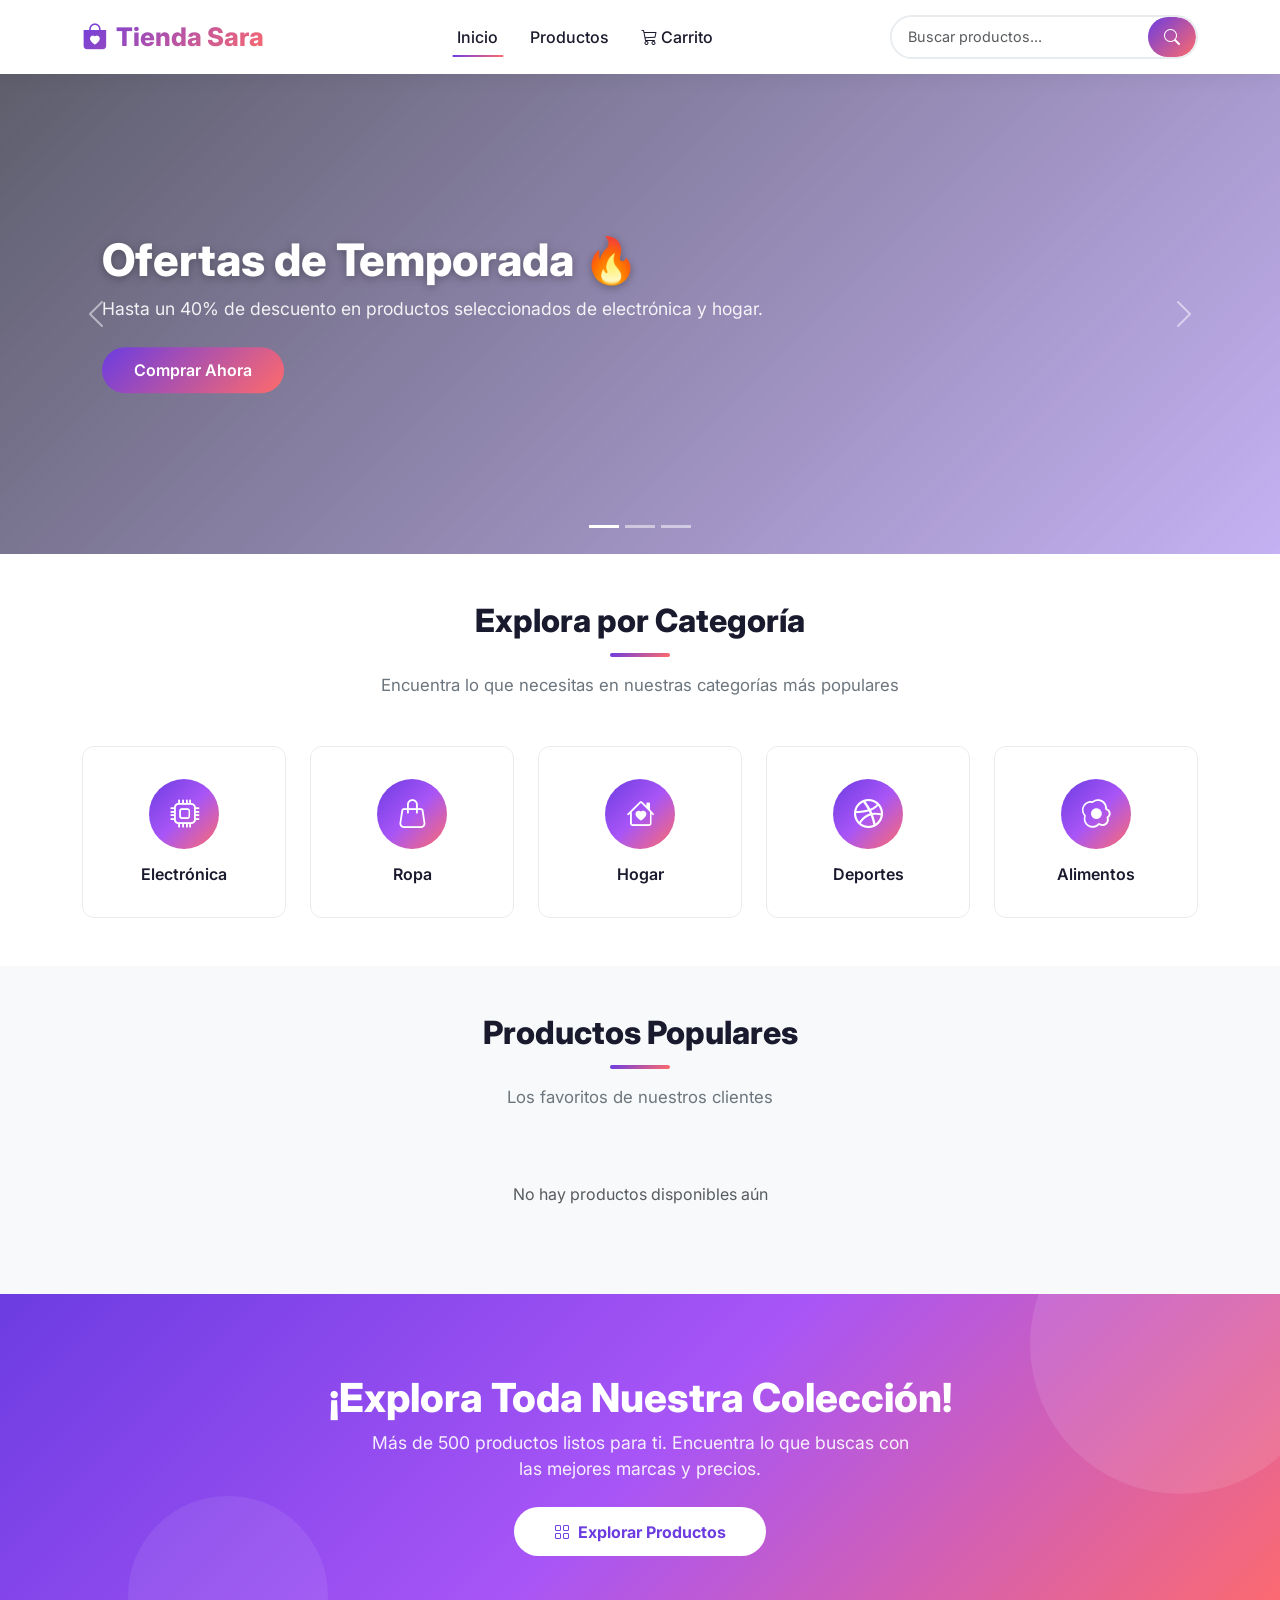
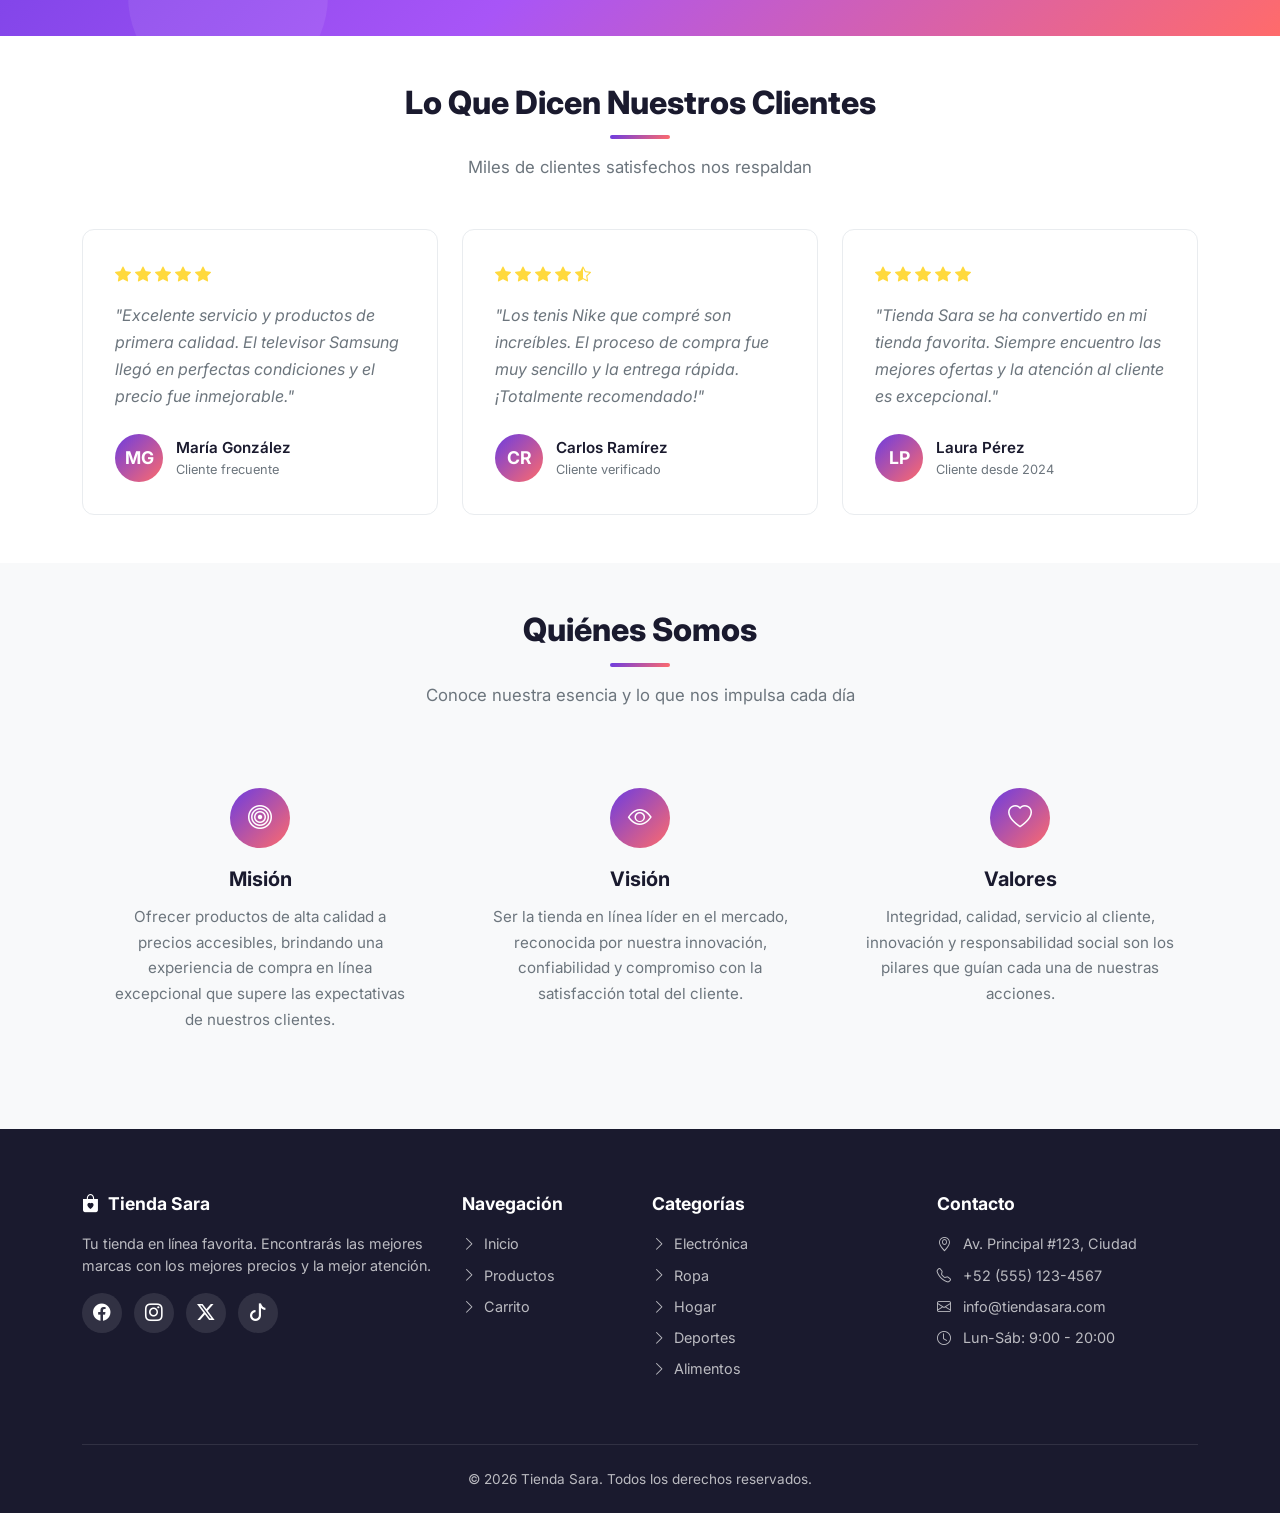
==== commit 2c749697: "backend tiendasara completed" ====
--- a/frontend/index.html
+++ b/frontend/index.html
@@ -1,9 +1,11 @@
 <!DOCTYPE html>
 <html lang="es">
+
 <head>
     <meta charset="UTF-8">
     <meta name="viewport" content="width=device-width, initial-scale=1.0">
-    <meta name="description" content="Tienda Sara - Tu tienda en línea favorita con las mejores marcas y los mejores precios.">
+    <meta name="description"
+        content="Tienda Sara - Tu tienda en línea favorita con las mejores marcas y los mejores precios.">
     <title>Tienda Sara | Inicio</title>
     <!-- Bootstrap 5 CSS -->
     <link href="https://cdn.jsdelivr.net/npm/bootstrap@5.3.3/dist/css/bootstrap.min.css" rel="stylesheet">
@@ -12,6 +14,7 @@
     <!-- Custom CSS -->
     <link href="css/styles.css" rel="stylesheet">
 </head>
+
 <body>
 
     <!-- ============================================================
@@ -61,21 +64,24 @@
                 <button type="button" data-bs-target="#heroCarousel" data-bs-slide-to="2"></button>
             </div>
             <div class="carousel-inner">
-                <div class="carousel-item active" style="background-image: url('https://images.unsplash.com/photo-1607082348824-0a96f2a4b9da?w=1400&q=80');">
+                <div class="carousel-item active"
+                    style="background-image: url('https://images.unsplash.com/photo-1607082348824-0a96f2a4b9da?w=1400&q=80');">
                     <div class="carousel-caption">
                         <h2>Ofertas de Temporada 🔥</h2>
                         <p class="mb-4">Hasta un 40% de descuento en productos seleccionados de electrónica y hogar.</p>
                         <a href="productos.html" class="btn btn-sara"><span>Comprar Ahora</span></a>
                     </div>
                 </div>
-                <div class="carousel-item" style="background-image: url('https://images.unsplash.com/photo-1441986300917-64674bd600d8?w=1400&q=80');">
+                <div class="carousel-item"
+                    style="background-image: url('https://images.unsplash.com/photo-1441986300917-64674bd600d8?w=1400&q=80');">
                     <div class="carousel-caption">
                         <h2>Nuevas Colecciones ✨</h2>
                         <p class="mb-4">Descubre las últimas tendencias en ropa deportiva de Nike y Adidas.</p>
                         <a href="productos.html" class="btn btn-sara"><span>Ver Novedades</span></a>
                     </div>
                 </div>
-                <div class="carousel-item" style="background-image: url('https://images.unsplash.com/photo-1556742049-0cfed4f6a45d?w=1400&q=80');">
+                <div class="carousel-item"
+                    style="background-image: url('https://images.unsplash.com/photo-1556742049-0cfed4f6a45d?w=1400&q=80');">
                     <div class="carousel-caption">
                         <h2>Envío Gratis 🚚</h2>
                         <p class="mb-4">En compras mayores a $999. Recibe tus productos en la puerta de tu casa.</p>
@@ -168,121 +174,7 @@
                 <p class="section-subtitle">Los favoritos de nuestros clientes</p>
             </div>
             <div class="row g-4" id="popularProducts">
-                <!-- Producto 1: TV Samsung -->
-                <div class="col-sm-6 col-lg-3">
-                    <div class="product-card">
-                        <div class="product-img-wrapper">
-                            <span class="product-badge badge-popular">Popular</span>
-                            <img src="https://images.unsplash.com/photo-1593359677879-a4bb92f829d1?w=400&q=80" alt="Televisor 55 pulgadas">
-                        </div>
-                        <div class="card-body">
-                            <span class="product-brand">Samsung</span>
-                            <h5 class="product-name">Televisor 55 Pulgadas</h5>
-                            <div class="product-rating mb-1">
-                                <i class="bi bi-star-fill"></i>
-                                <i class="bi bi-star-fill"></i>
-                                <i class="bi bi-star-fill"></i>
-                                <i class="bi bi-star-fill"></i>
-                                <i class="bi bi-star-half"></i>
-                                <small class="text-muted ms-1">(128)</small>
-                            </div>
-                            <div class="product-price">$12,999.99</div>
-                            <div class="product-actions">
-                                <button class="btn btn-sara btn-sm" onclick="addToCart('prod1', 'Televisor 55 Pulgadas', 12999.99, 'https://images.unsplash.com/photo-1593359677879-a4bb92f829d1?w=100&q=80', 'Samsung')">
-                                    <span><i class="bi bi-cart-plus me-1"></i>Agregar</span>
-                                </button>
-                                <a href="productos.html" class="btn btn-outline-sara btn-sm">Ver más</a>
-                            </div>
-                        </div>
-                    </div>
-                </div>
-                <!-- Producto 2: Tenis Nike -->
-                <div class="col-sm-6 col-lg-3">
-                    <div class="product-card">
-                        <div class="product-img-wrapper">
-                            <span class="product-badge badge-new">Nuevo</span>
-                            <img src="https://images.unsplash.com/photo-1542291026-7eec264c27ff?w=400&q=80" alt="Tenis deportivos">
-                        </div>
-                        <div class="card-body">
-                            <span class="product-brand">Nike</span>
-                            <h5 class="product-name">Tenis Deportivos</h5>
-                            <div class="product-rating mb-1">
-                                <i class="bi bi-star-fill"></i>
-                                <i class="bi bi-star-fill"></i>
-                                <i class="bi bi-star-fill"></i>
-                                <i class="bi bi-star-fill"></i>
-                                <i class="bi bi-star"></i>
-                                <small class="text-muted ms-1">(95)</small>
-                            </div>
-                            <div class="product-price">$1,899.50</div>
-                            <div class="product-actions">
-                                <button class="btn btn-sara btn-sm" onclick="addToCart('prod2', 'Tenis Deportivos', 1899.50, 'https://images.unsplash.com/photo-1542291026-7eec264c27ff?w=100&q=80', 'Nike')">
-                                    <span><i class="bi bi-cart-plus me-1"></i>Agregar</span>
-                                </button>
-                                <a href="productos.html" class="btn btn-outline-sara btn-sm">Ver más</a>
-                            </div>
-                        </div>
-                    </div>
-                </div>
-                <!-- Producto 3: Refrigerador LG -->
-                <div class="col-sm-6 col-lg-3">
-                    <div class="product-card">
-                        <div class="product-img-wrapper">
-                            <span class="product-badge badge-sale">-15%</span>
-                            <img src="https://images.unsplash.com/photo-1571175443880-49e1d25b2bc5?w=400&q=80" alt="Refrigerador doble puerta">
-                        </div>
-                        <div class="card-body">
-                            <span class="product-brand">LG</span>
-                            <h5 class="product-name">Refrigerador Doble Puerta</h5>
-                            <div class="product-rating mb-1">
-                                <i class="bi bi-star-fill"></i>
-                                <i class="bi bi-star-fill"></i>
-                                <i class="bi bi-star-fill"></i>
-                                <i class="bi bi-star-fill"></i>
-                                <i class="bi bi-star-fill"></i>
-                                <small class="text-muted ms-1">(72)</small>
-                            </div>
-                            <div class="product-price">
-                                $18,500.00
-                                <span class="old-price">$21,764.00</span>
-                            </div>
-                            <div class="product-actions">
-                                <button class="btn btn-sara btn-sm" onclick="addToCart('prod3', 'Refrigerador Doble Puerta', 18500.00, 'https://images.unsplash.com/photo-1571175443880-49e1d25b2bc5?w=100&q=80', 'LG')">
-                                    <span><i class="bi bi-cart-plus me-1"></i>Agregar</span>
-                                </button>
-                                <a href="productos.html" class="btn btn-outline-sara btn-sm">Ver más</a>
-                            </div>
-                        </div>
-                    </div>
-                </div>
-                <!-- Producto 4: Audífonos Sony -->
-                <div class="col-sm-6 col-lg-3">
-                    <div class="product-card">
-                        <div class="product-img-wrapper">
-                            <span class="product-badge badge-new">Nuevo</span>
-                            <img src="https://images.unsplash.com/photo-1505740420928-5e560c06d30e?w=400&q=80" alt="Audífonos inalámbricos">
-                        </div>
-                        <div class="card-body">
-                            <span class="product-brand">Sony</span>
-                            <h5 class="product-name">Audífonos Inalámbricos</h5>
-                            <div class="product-rating mb-1">
-                                <i class="bi bi-star-fill"></i>
-                                <i class="bi bi-star-fill"></i>
-                                <i class="bi bi-star-fill"></i>
-                                <i class="bi bi-star-fill"></i>
-                                <i class="bi bi-star"></i>
-                                <small class="text-muted ms-1">(210)</small>
-                            </div>
-                            <div class="product-price">$3,499.99</div>
-                            <div class="product-actions">
-                                <button class="btn btn-sara btn-sm" onclick="addToCart('prod5', 'Audífonos Inalámbricos', 3499.99, 'https://images.unsplash.com/photo-1505740420928-5e560c06d30e?w=100&q=80', 'Sony')">
-                                    <span><i class="bi bi-cart-plus me-1"></i>Agregar</span>
-                                </button>
-                                <a href="productos.html" class="btn btn-outline-sara btn-sm">Ver más</a>
-                            </div>
-                        </div>
-                    </div>
-                </div>
+                <!-- Los productos se cargan desde http://localhost:8080/api/products -->
             </div>
         </div>
     </section>
@@ -293,7 +185,8 @@
     <section class="cta-section text-center">
         <div class="container position-relative" style="z-index:2;">
             <h2>¡Explora Toda Nuestra Colección!</h2>
-            <p class="mb-4 mx-auto" style="max-width:550px;">Más de 500 productos listos para ti. Encuentra lo que buscas con las mejores marcas y precios.</p>
+            <p class="mb-4 mx-auto" style="max-width:550px;">Más de 500 productos listos para ti. Encuentra lo que
+                buscas con las mejores marcas y precios.</p>
             <a href="productos.html" class="btn btn-cta btn-lg">
                 <i class="bi bi-grid me-2"></i>Explorar Productos
             </a>
@@ -320,7 +213,8 @@
                             <i class="bi bi-star-fill"></i>
                             <i class="bi bi-star-fill"></i>
                         </div>
-                        <p class="testimonial-text">"Excelente servicio y productos de primera calidad. El televisor Samsung llegó en perfectas condiciones y el precio fue inmejorable."</p>
+                        <p class="testimonial-text">"Excelente servicio y productos de primera calidad. El televisor
+                            Samsung llegó en perfectas condiciones y el precio fue inmejorable."</p>
                         <div class="client-info">
                             <div class="client-avatar">MG</div>
                             <div>
@@ -339,7 +233,8 @@
                             <i class="bi bi-star-fill"></i>
                             <i class="bi bi-star-half"></i>
                         </div>
-                        <p class="testimonial-text">"Los tenis Nike que compré son increíbles. El proceso de compra fue muy sencillo y la entrega rápida. ¡Totalmente recomendado!"</p>
+                        <p class="testimonial-text">"Los tenis Nike que compré son increíbles. El proceso de compra fue
+                            muy sencillo y la entrega rápida. ¡Totalmente recomendado!"</p>
                         <div class="client-info">
                             <div class="client-avatar">CR</div>
                             <div>
@@ -358,7 +253,8 @@
                             <i class="bi bi-star-fill"></i>
                             <i class="bi bi-star-fill"></i>
                         </div>
-                        <p class="testimonial-text">"Tienda Sara se ha convertido en mi tienda favorita. Siempre encuentro las mejores ofertas y la atención al cliente es excepcional."</p>
+                        <p class="testimonial-text">"Tienda Sara se ha convertido en mi tienda favorita. Siempre
+                            encuentro las mejores ofertas y la atención al cliente es excepcional."</p>
                         <div class="client-info">
                             <div class="client-avatar">LP</div>
                             <div>
@@ -389,7 +285,8 @@
                             <i class="bi bi-bullseye"></i>
                         </div>
                         <h5>Misión</h5>
-                        <p>Ofrecer productos de alta calidad a precios accesibles, brindando una experiencia de compra en línea excepcional que supere las expectativas de nuestros clientes.</p>
+                        <p>Ofrecer productos de alta calidad a precios accesibles, brindando una experiencia de compra
+                            en línea excepcional que supere las expectativas de nuestros clientes.</p>
                     </div>
                 </div>
                 <div class="col-md-4">
@@ -398,7 +295,8 @@
                             <i class="bi bi-eye"></i>
                         </div>
                         <h5>Visión</h5>
-                        <p>Ser la tienda en línea líder en el mercado, reconocida por nuestra innovación, confiabilidad y compromiso con la satisfacción total del cliente.</p>
+                        <p>Ser la tienda en línea líder en el mercado, reconocida por nuestra innovación, confiabilidad
+                            y compromiso con la satisfacción total del cliente.</p>
                     </div>
                 </div>
                 <div class="col-md-4">
@@ -407,7 +305,8 @@
                             <i class="bi bi-heart"></i>
                         </div>
                         <h5>Valores</h5>
-                        <p>Integridad, calidad, servicio al cliente, innovación y responsabilidad social son los pilares que guían cada una de nuestras acciones.</p>
+                        <p>Integridad, calidad, servicio al cliente, innovación y responsabilidad social son los pilares
+                            que guían cada una de nuestras acciones.</p>
                     </div>
                 </div>
             </div>
@@ -422,7 +321,8 @@
             <div class="row g-4">
                 <div class="col-lg-4">
                     <h5><i class="bi bi-bag-heart-fill me-2"></i>Tienda Sara</h5>
-                    <p>Tu tienda en línea favorita. Encontrarás las mejores marcas con los mejores precios y la mejor atención.</p>
+                    <p>Tu tienda en línea favorita. Encontrarás las mejores marcas con los mejores precios y la mejor
+                        atención.</p>
                     <div class="footer-social mt-3">
                         <a href="#"><i class="bi bi-facebook"></i></a>
                         <a href="#"><i class="bi bi-instagram"></i></a>
@@ -441,11 +341,13 @@
                 <div class="col-lg-3 col-md-4">
                     <h5>Categorías</h5>
                     <ul>
-                        <li><a href="productos.html?cat=electronica"><i class="bi bi-chevron-right"></i> Electrónica</a></li>
+                        <li><a href="productos.html?cat=electronica"><i class="bi bi-chevron-right"></i> Electrónica</a>
+                        </li>
                         <li><a href="productos.html?cat=ropa"><i class="bi bi-chevron-right"></i> Ropa</a></li>
                         <li><a href="productos.html?cat=hogar"><i class="bi bi-chevron-right"></i> Hogar</a></li>
                         <li><a href="productos.html?cat=deportes"><i class="bi bi-chevron-right"></i> Deportes</a></li>
-                        <li><a href="productos.html?cat=alimentos"><i class="bi bi-chevron-right"></i> Alimentos</a></li>
+                        <li><a href="productos.html?cat=alimentos"><i class="bi bi-chevron-right"></i> Alimentos</a>
+                        </li>
                     </ul>
                 </div>
                 <div class="col-lg-3 col-md-4">
@@ -453,7 +355,8 @@
                     <ul>
                         <li><a href="#"><i class="bi bi-geo-alt me-1"></i> Av. Principal #123, Ciudad</a></li>
                         <li><a href="tel:+525551234567"><i class="bi bi-telephone me-1"></i> +52 (555) 123-4567</a></li>
-                        <li><a href="mailto:info@tiendasara.com"><i class="bi bi-envelope me-1"></i> info@tiendasara.com</a></li>
+                        <li><a href="mailto:info@tiendasara.com"><i class="bi bi-envelope me-1"></i>
+                                info@tiendasara.com</a></li>
                         <li><a href="#"><i class="bi bi-clock me-1"></i> Lun-Sáb: 9:00 - 20:00</a></li>
                     </ul>
                 </div>
@@ -469,4 +372,5 @@
     <!-- Custom JS -->
     <script src="js/app.js"></script>
 </body>
-</html>
+
+</html>
